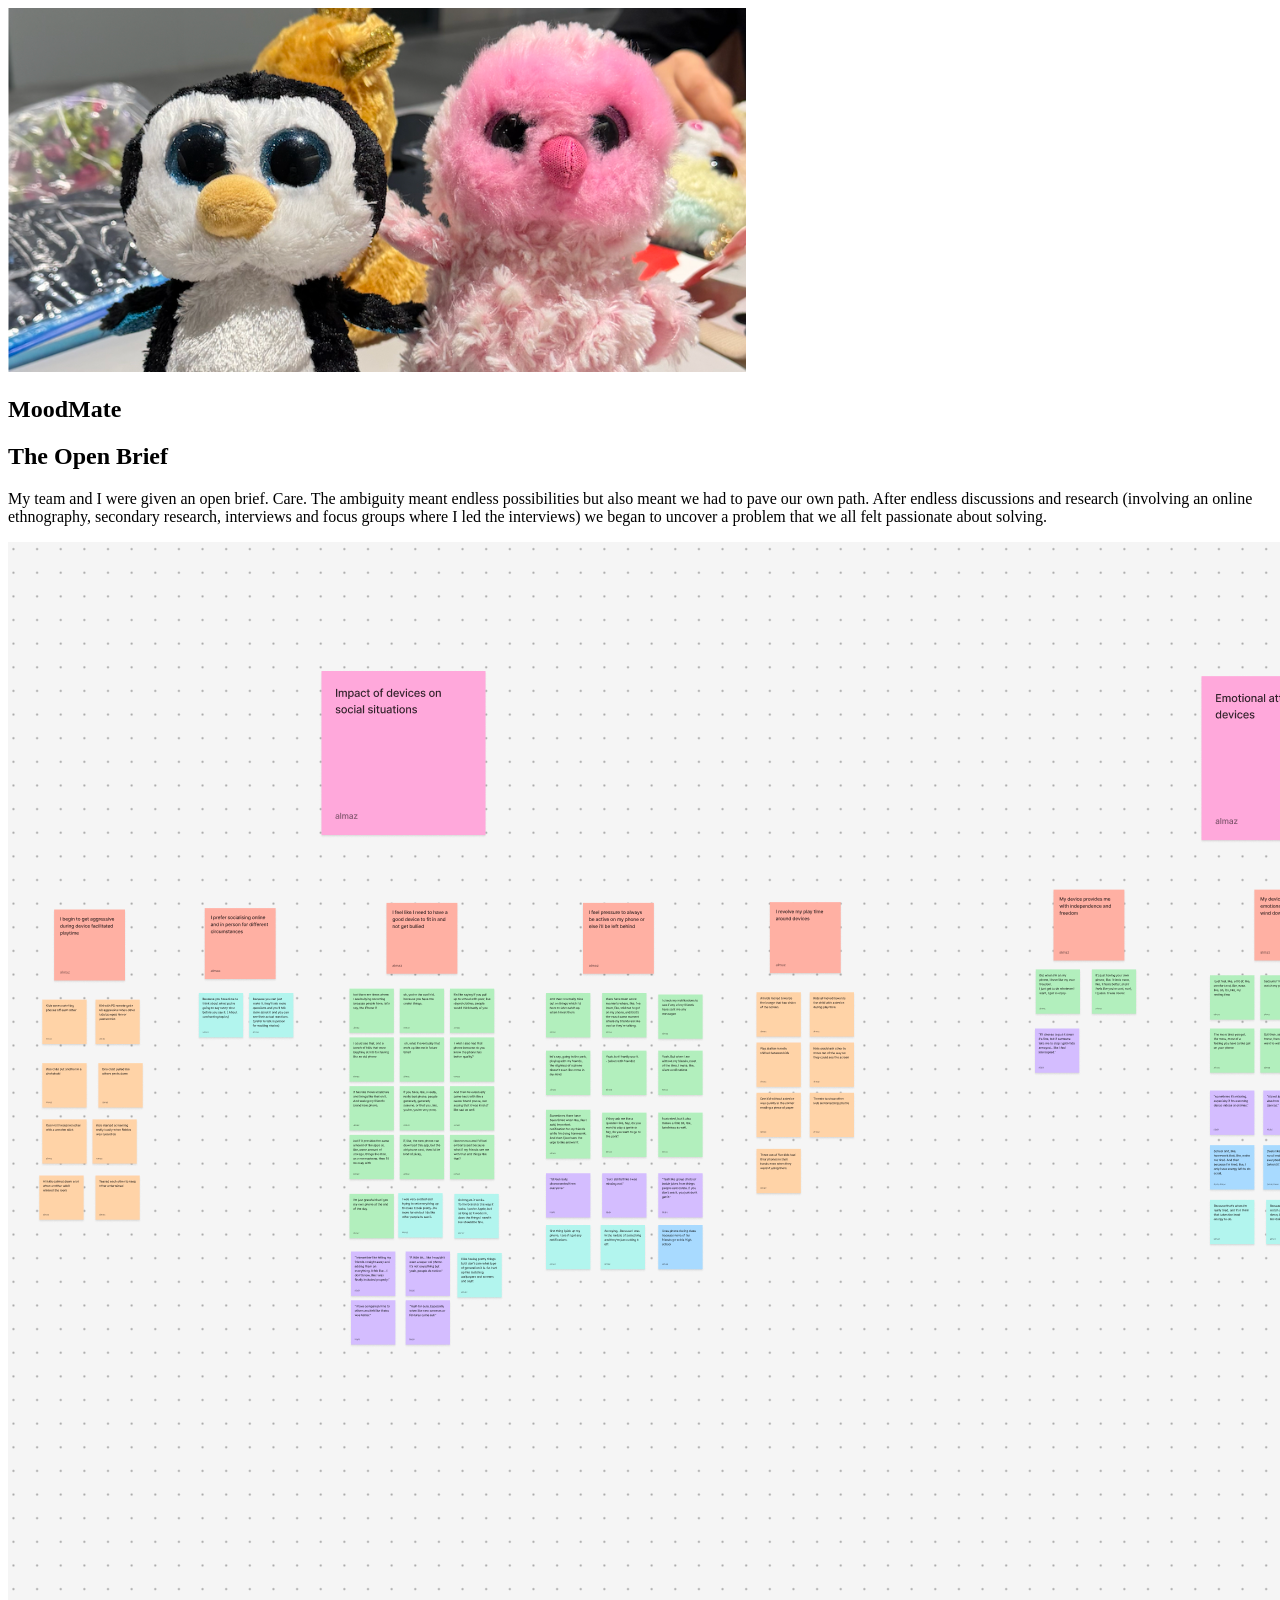
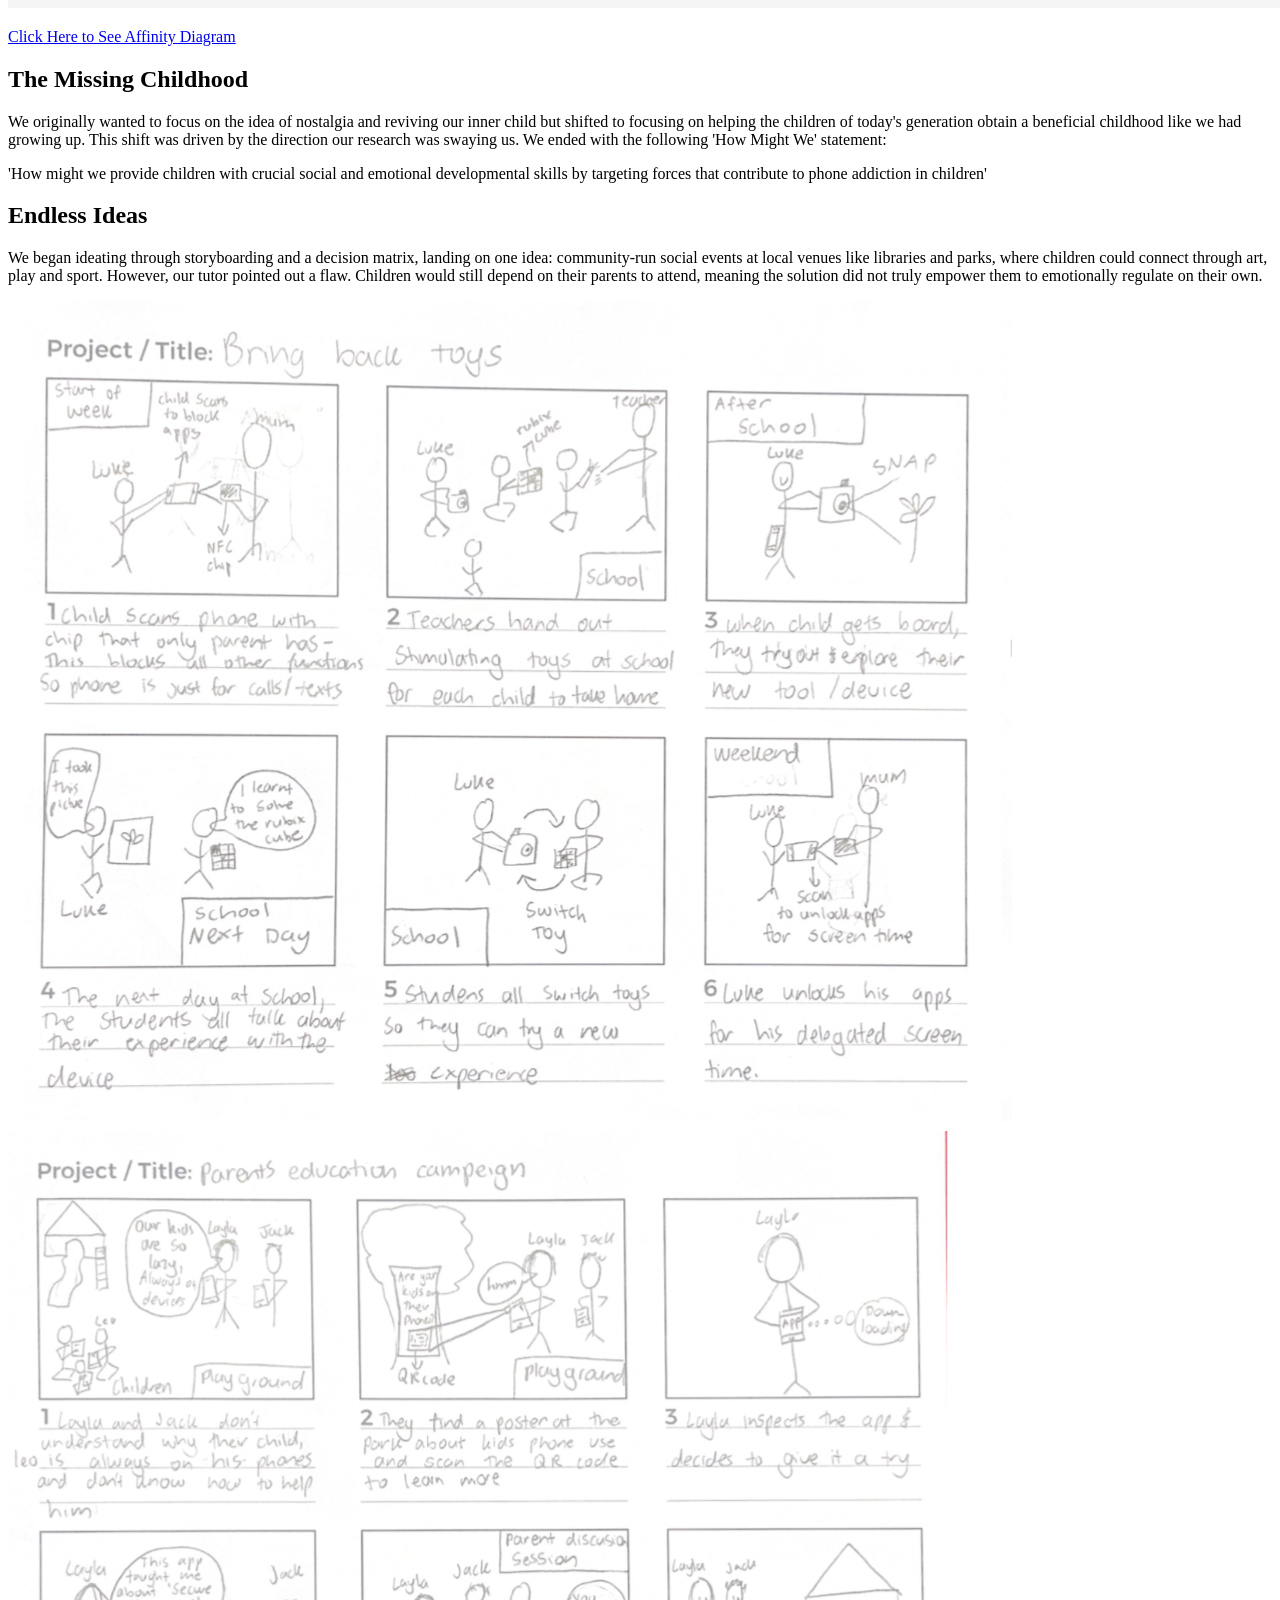
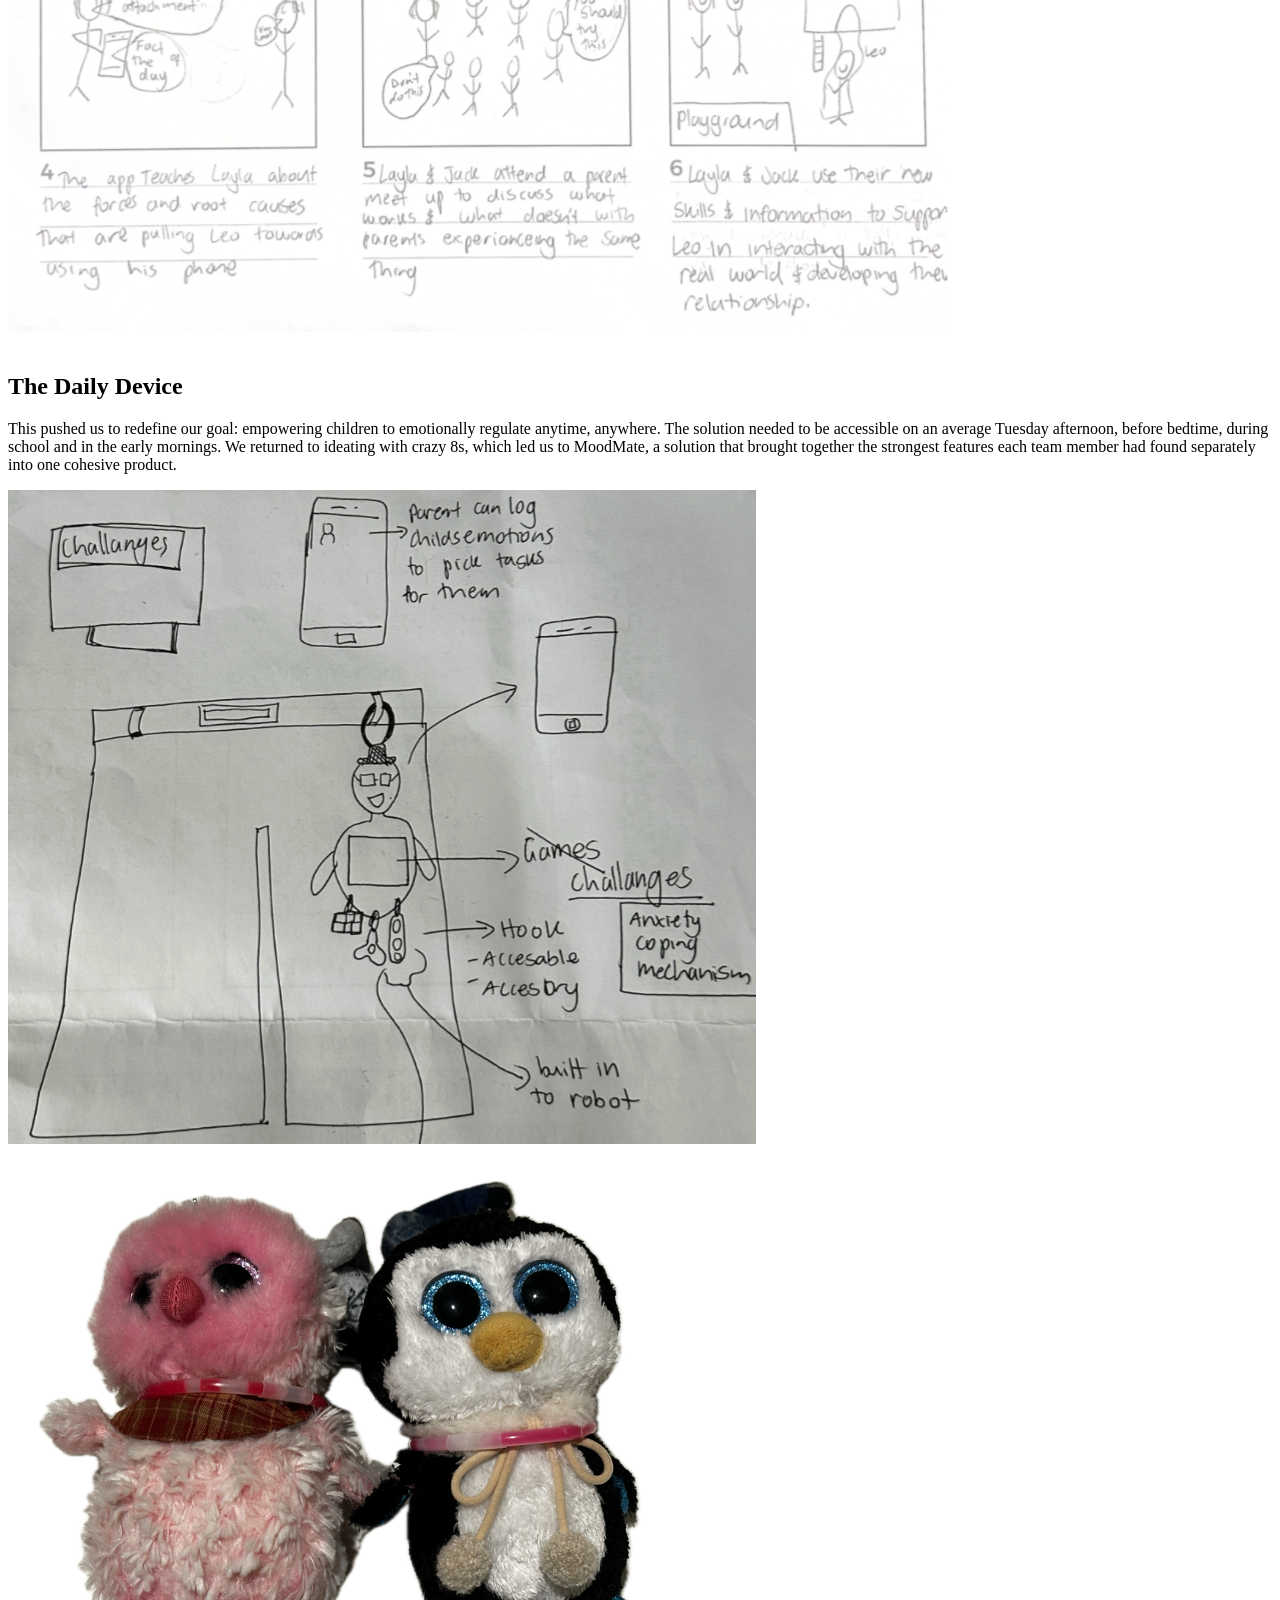
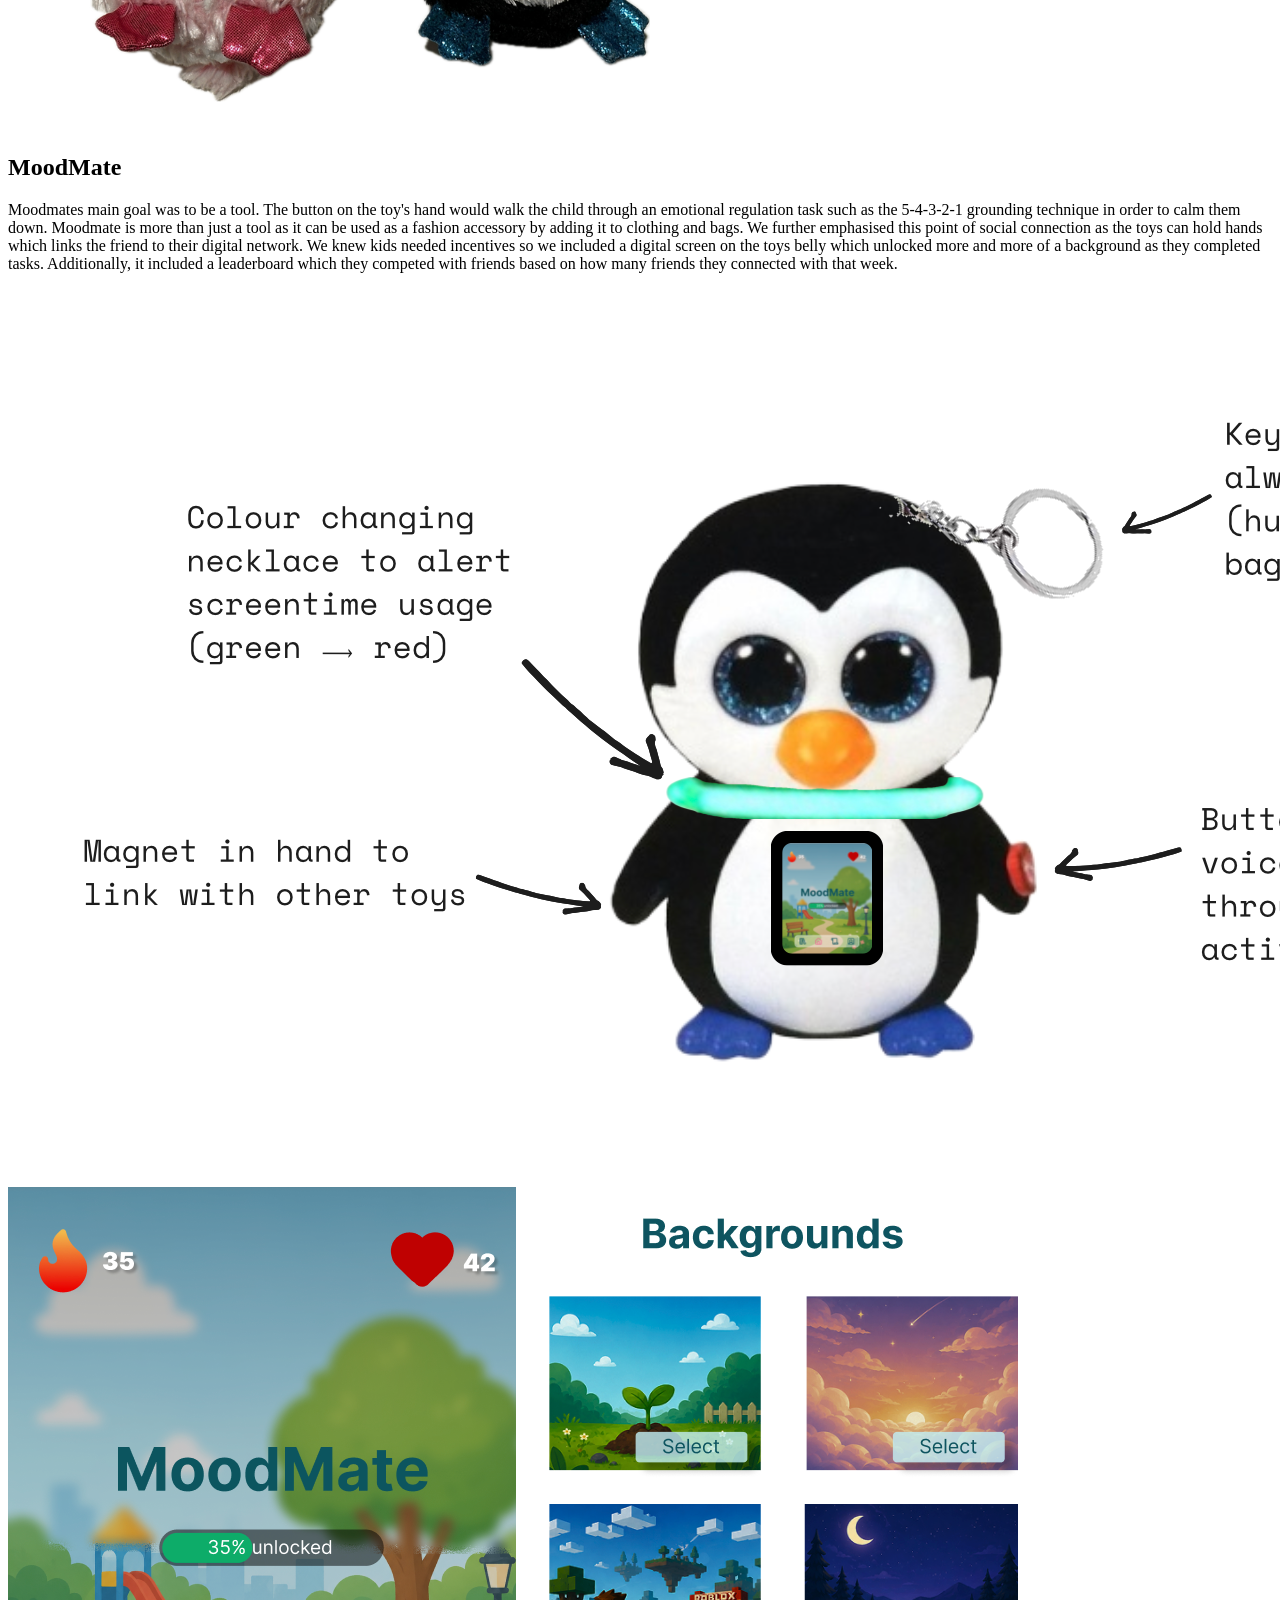
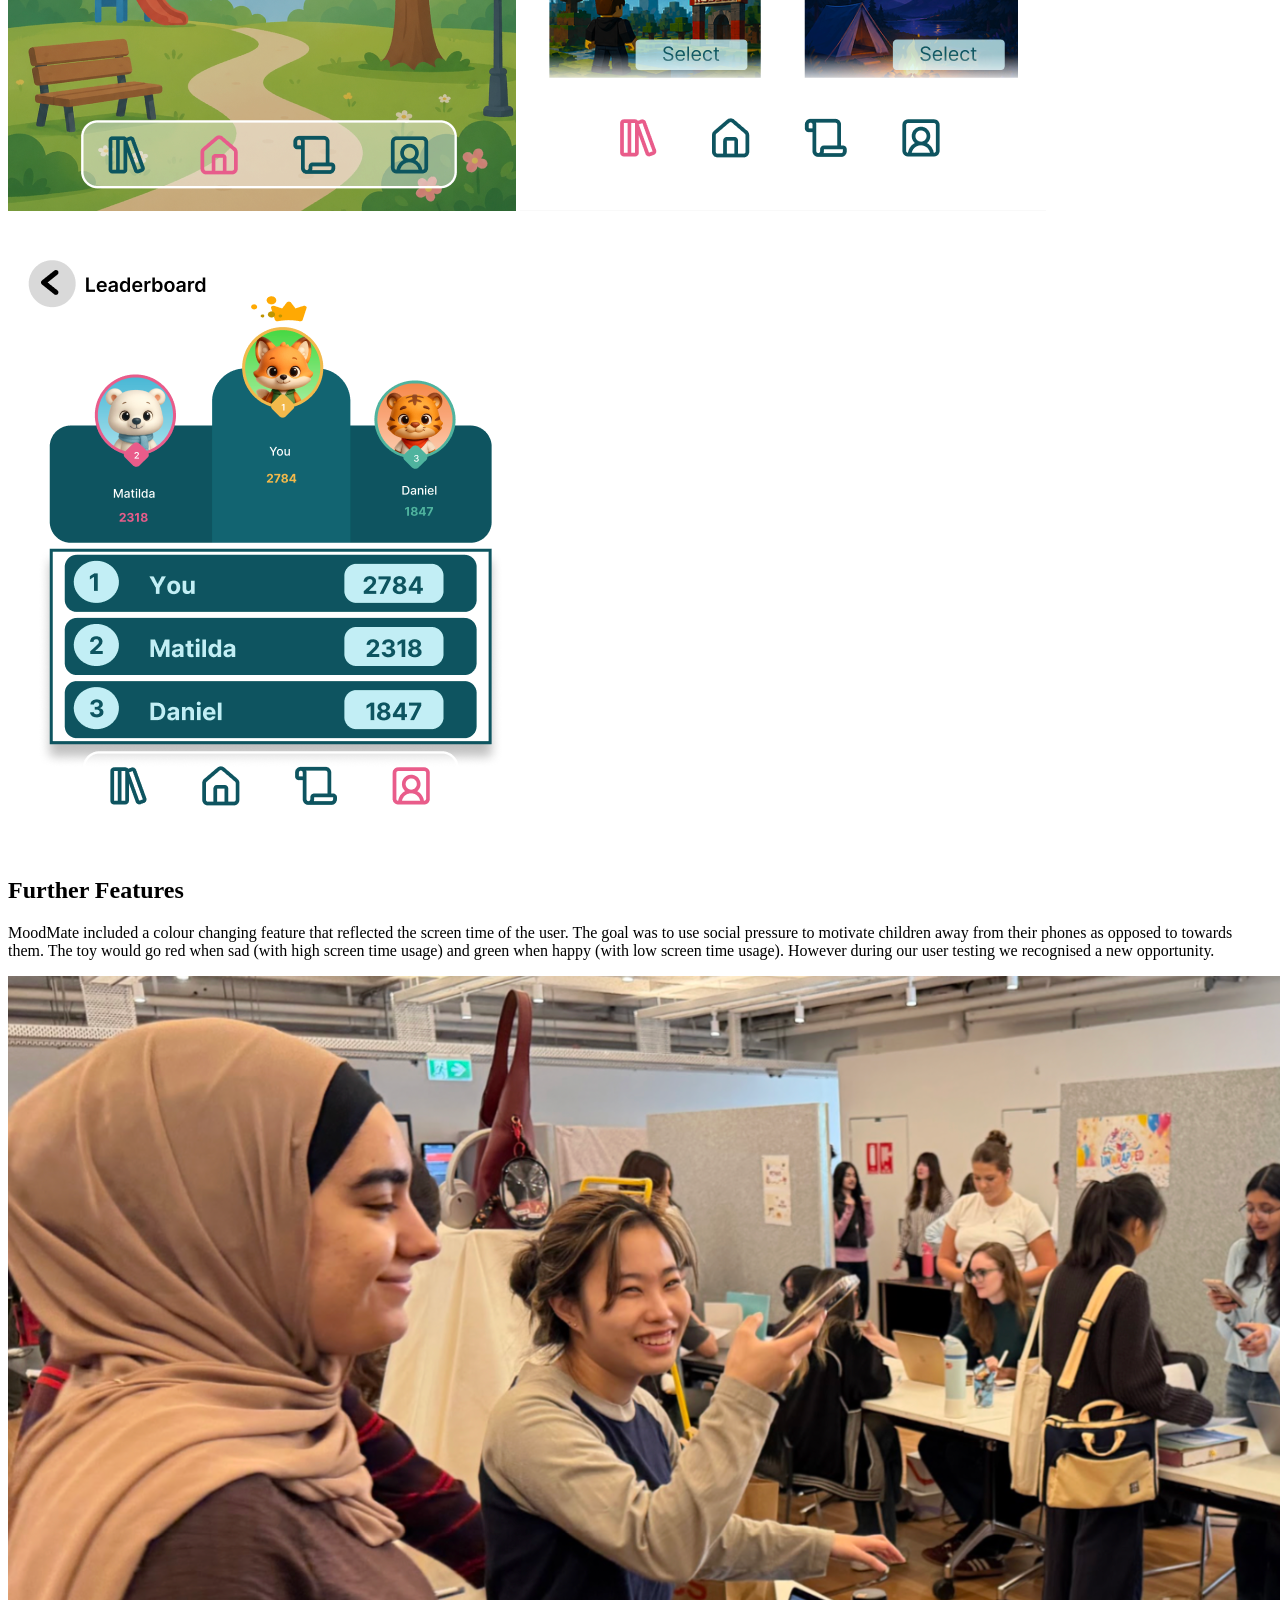
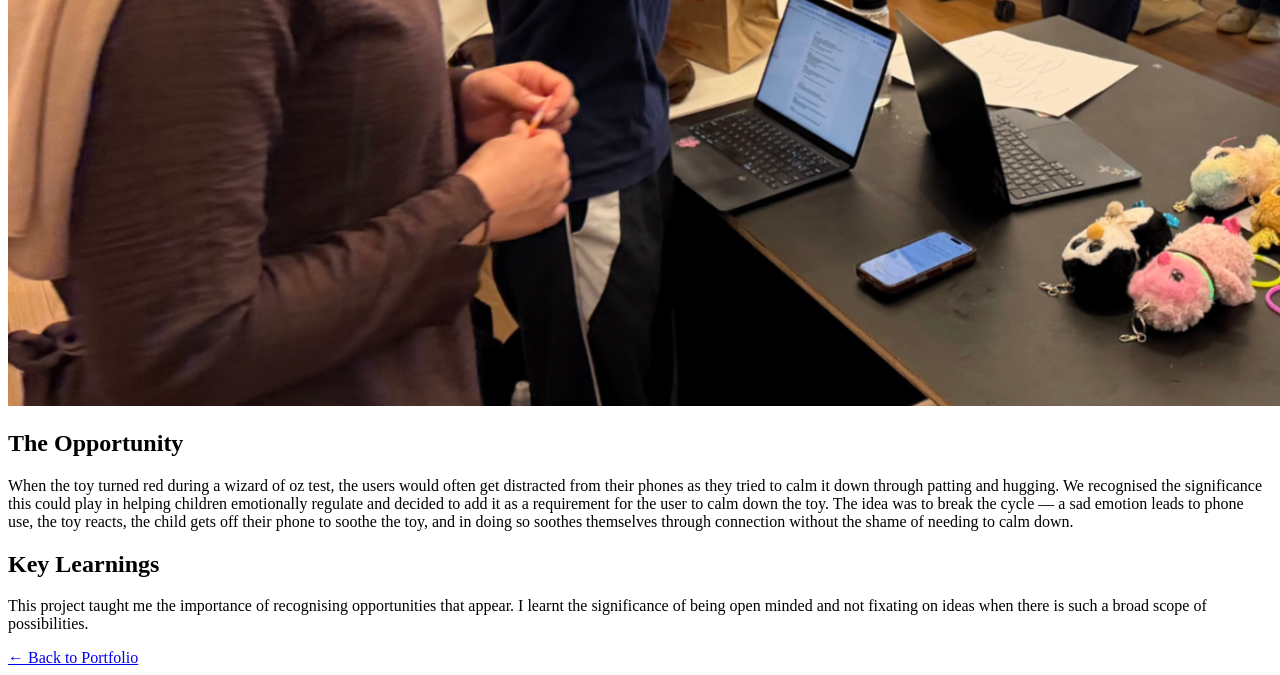
==== moodmate.html @ deaa1133 "Add files via upload" ====
<!DOCTYPE html>
<html lang="en">
<head>
  <meta charset="UTF-8">
  <meta name="viewport" content="width=device-width, initial-scale=1.0">
  <title>MoodMate — Almaz Yaghi</title>
  <link rel="preconnect" href="https://fonts.googleapis.com">
  <link rel="preconnect" href="https://fonts.gstatic.com" crossorigin>
  <link href="https://fonts.googleapis.com/css2?family=Alfa+Slab+One&family=Forum&family=Fraunces:ital,opsz,wght@0,9..144,100..900;1,9..144,100..900&family=Inter+Tight:ital,wght@0,100..900;1,100..900&family=Luckiest+Guy&family=Montserrat:ital,wght@0,100..900;1,100..900&family=Oswald:wght@200..700&family=Outfit:wght@100..900&family=Playfair+Display:ital,wght@0,400..900;1,400..900&display=swap" rel="stylesheet">
  <link rel="stylesheet" href="style.css">
</head>
<body>

  <!-- Hero -->
  <section class="cs-hero">
    <img src="HoldingHands.png" alt="MoodMate" class="cs-hero-image">
    <div class="cs-hero-overlay">
      <h1 class="cs-hero-title">MoodMate</h1>
    </div>
  </section>

  <!-- Content -->
  <main class="cs-content">

    <section class="cs-section">
      <h2 class="cs-heading">The Open Brief</h2>
      <p class="cs-body">My team and I were given an open brief. Care. The ambiguity meant endless possibilities but also meant we had to pave our own path. After endless discussions and research (involving an online ethnography, secondary research, interviews and focus groups where I led the interviews) we began to uncover a problem that we all felt passionate about solving.</p>
      <img src="Affinity.png" alt="description" class="cs-image-large">
    <p class="cs-body"><a href="https://www.figma.com/board/mkzYzyCab6ncB4bfQWggtC/DECO2014?node-id=0-1&t=vypUfu4xyUSjbcsb-1" target="_blank">Click Here to See Affinity Diagram</a></p>
    </section>

    <section class="cs-section">
      <h2 class="cs-heading">The Missing Childhood</h2>
      <p class="cs-body">We originally wanted to focus on the idea of nostalgia and reviving our inner child but shifted to focusing on helping the children of today's generation obtain a beneficial childhood like we had growing up. This shift was driven by the direction our research was swaying us. We ended with the following 'How Might We' statement:</p>
      <p class="cs-hmw">'How might we provide children with crucial social and emotional developmental skills by targeting forces that contribute to phone addiction in children'</p>
    </section>

    <section class="cs-section">
      <h2 class="cs-heading">Endless Ideas</h2>
      <p class="cs-body">We began ideating through storyboarding and a decision matrix, landing on one idea: community-run social events at local venues like libraries and parks, where children could connect through art, play and sport. However, our tutor pointed out a flaw. Children would still depend on their parents to attend, meaning the solution did not truly empower them to emotionally regulate on their own.</p>
      <div class="cs-image-row">
      <img src="Storyboard1.png" alt="description" class="cs-image-small">
      <img src="Storyboard2.png" alt="description" class="cs-image-small">
      </div>
    </section>

    <section class="cs-section">
      <h2 class="cs-heading">The Daily Device</h2>
      <p class="cs-body">This pushed us to redefine our goal: empowering children to emotionally regulate anytime, anywhere. The solution needed to be accessible on an average Tuesday afternoon, before bedtime, during school and in the early mornings. We returned to ideating with crazy 8s, which led us to MoodMate, a solution that brought together the strongest features each team member had found separately into one cohesive product.</p>
      <div class="cs-image-row">
        <img src="Moodmate1.png" alt="description" class="cs-image-small">
        <img src="Moodmateprototype.png" alt="description" class="cs-image-small">
        </div>
    </section>

    <section class="cs-section">
      <h2 class="cs-heading">MoodMate</h2>
      <p class="cs-body">Moodmates main goal was to be a tool. The button on the toy's hand would walk the child through an emotional regulation task such as the 5-4-3-2-1 grounding technique in order to calm them down. Moodmate is more than just a tool as it can be used as a fashion accessory by adding it to clothing and bags. We further emphasised this point of social connection as the toys can hold hands which links the friend to their digital network. We knew kids needed incentives so we included a digital screen on the toys belly which unlocked more and more of a background as they completed tasks. Additionally, it included a leaderboard which they competed with friends based on how many friends they connected with that week.</p>
      <img src="Finalprototype.png" alt="description" class="cs-image-large">
      <div class="cs-image-row">
        <img src="Screen1.png" alt="description" class="cs-image-small">
        <img src="Screen2.png" alt="description" class="cs-image-small">
        <img src="Screen3.png" alt="description" class="cs-image-small">
        </div>



    </section>

    <section class="cs-section">
      <h2 class="cs-heading">Further Features</h2>
      <p class="cs-body">MoodMate included a colour changing feature that reflected the screen time of the user. The goal was to use social pressure to motivate children away from their phones as opposed to towards them. The toy would go red when sad (with high screen time usage) and green when happy (with low screen time usage). However during our user testing we recognised a new opportunity.</p>
      <img src="Testing.png" alt="description" class="cs-image-large">
    </section>

    <section class="cs-section">
      <h2 class="cs-heading">The Opportunity</h2>
      <p class="cs-body">When the toy turned red during a wizard of oz test, the users would often get distracted from their phones as they tried to calm it down through patting and hugging. We recognised the significance this could play in helping children emotionally regulate and decided to add it as a requirement for the user to calm down the toy. The idea was to break the cycle — a sad emotion leads to phone use, the toy reacts, the child gets off their phone to soothe the toy, and in doing so soothes themselves through connection without the shame of needing to calm down.</p>
    </section>

    <section class="cs-section">
      <h2 class="cs-heading">Key Learnings</h2>
      <p class="cs-body">This project taught me the importance of recognising opportunities that appear. I learnt the significance of being open minded and not fixating on ideas when there is such a broad scope of possibilities.</p>
    </section>

  </main>

  <!-- Back link -->
  <a href="index.html" class="cs-back">← Back to Portfolio</a>

</body>
</html>
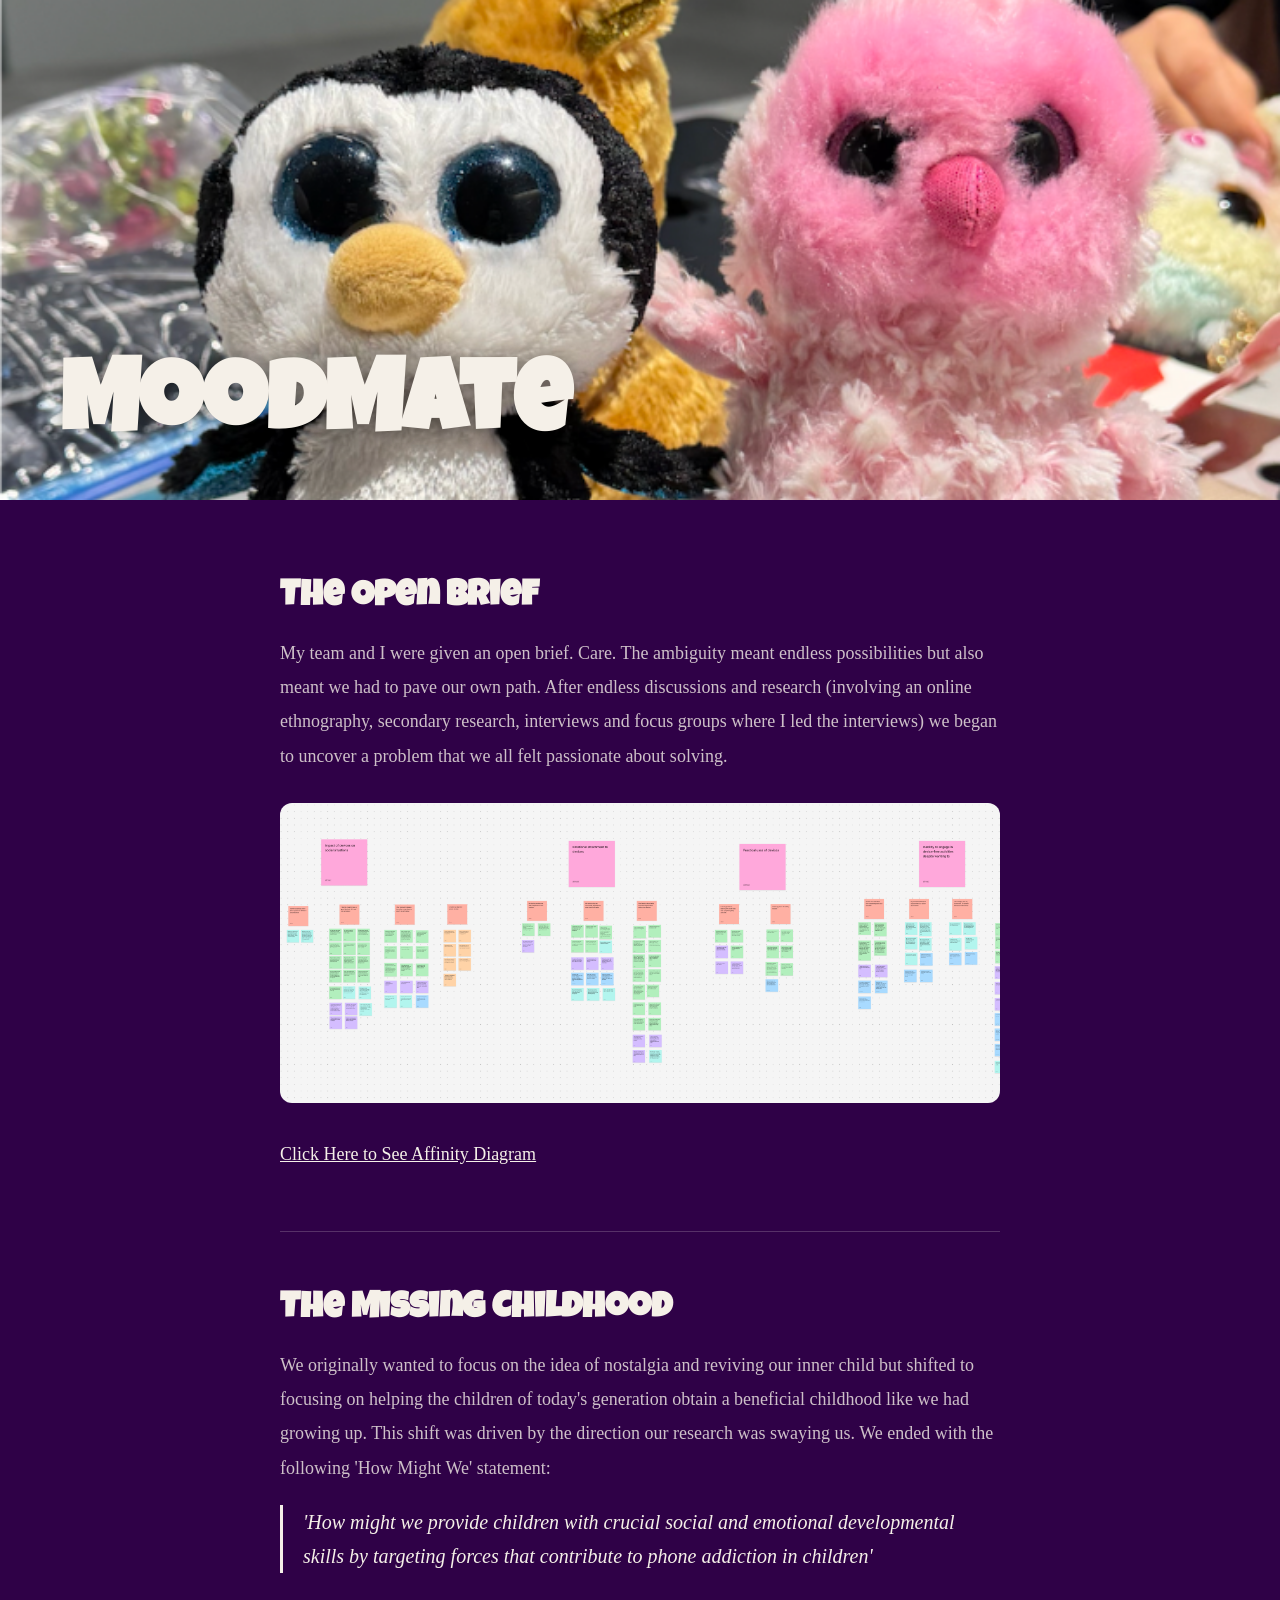
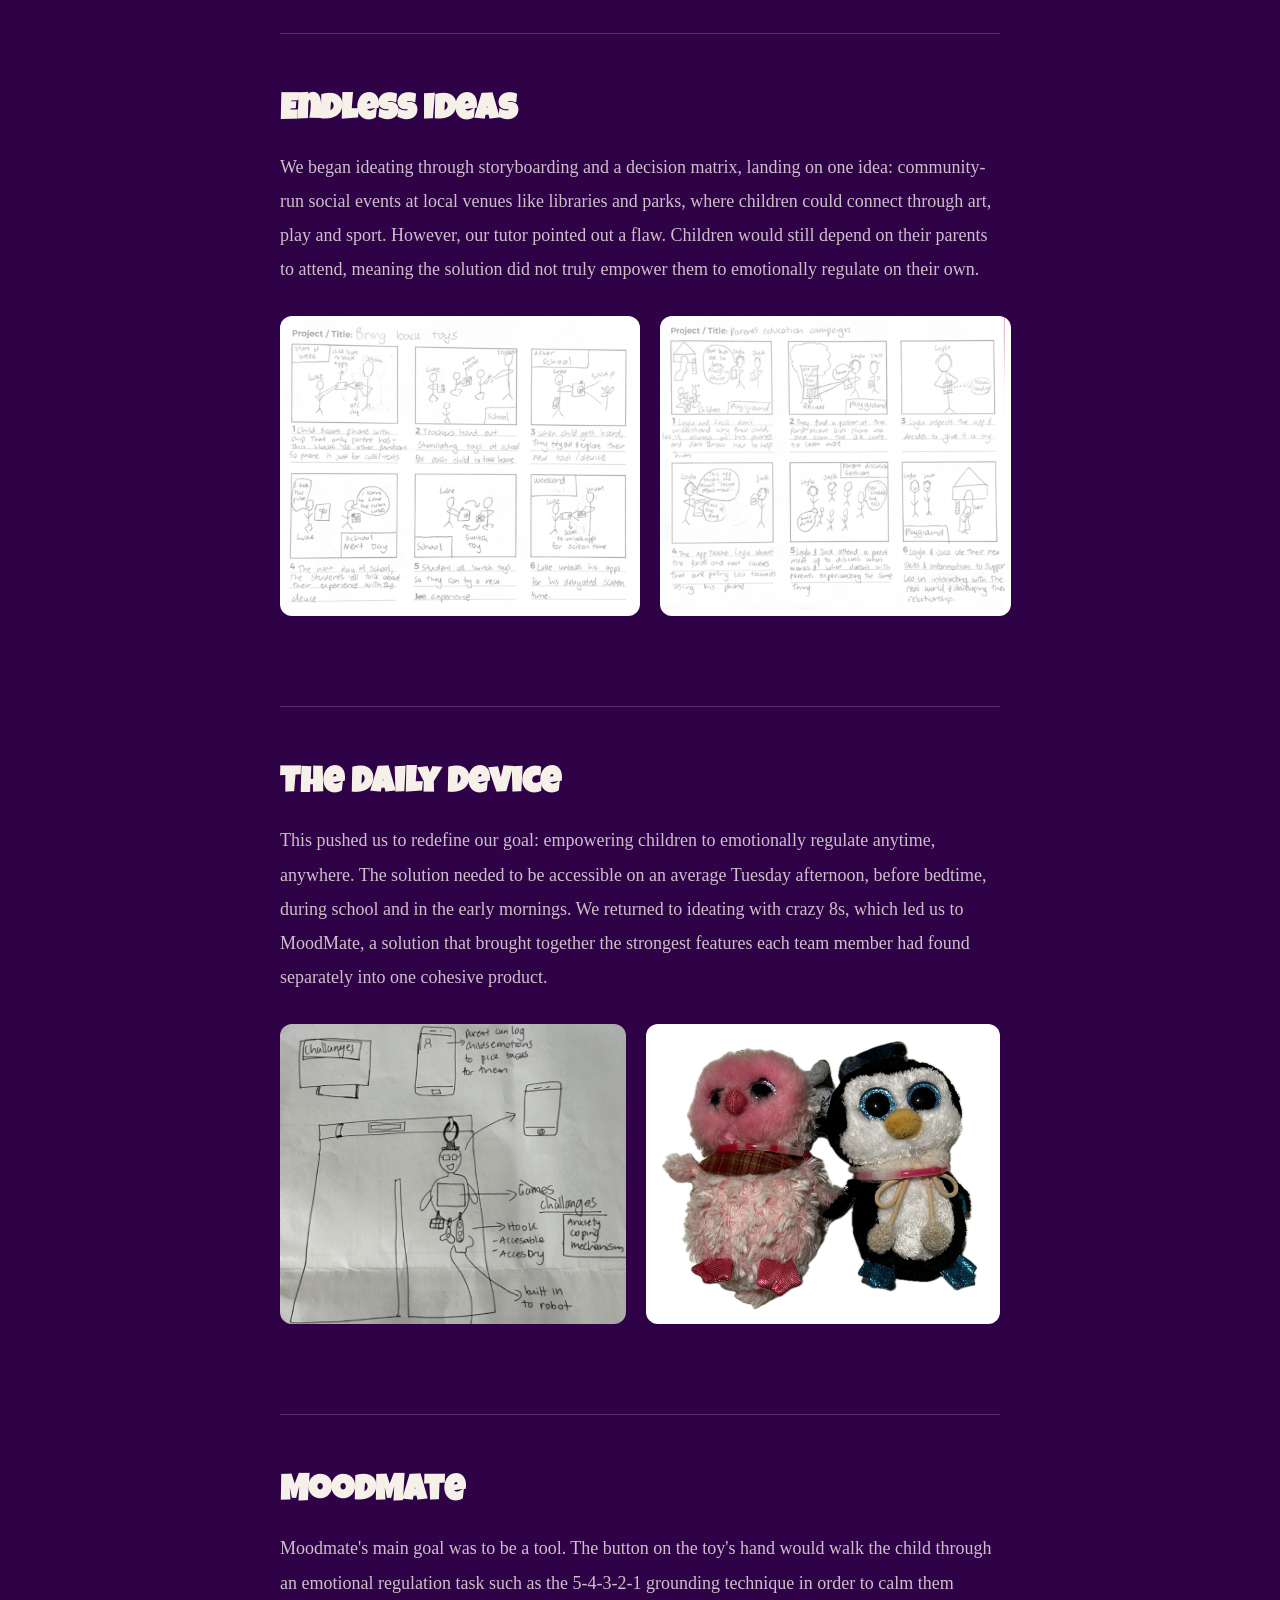
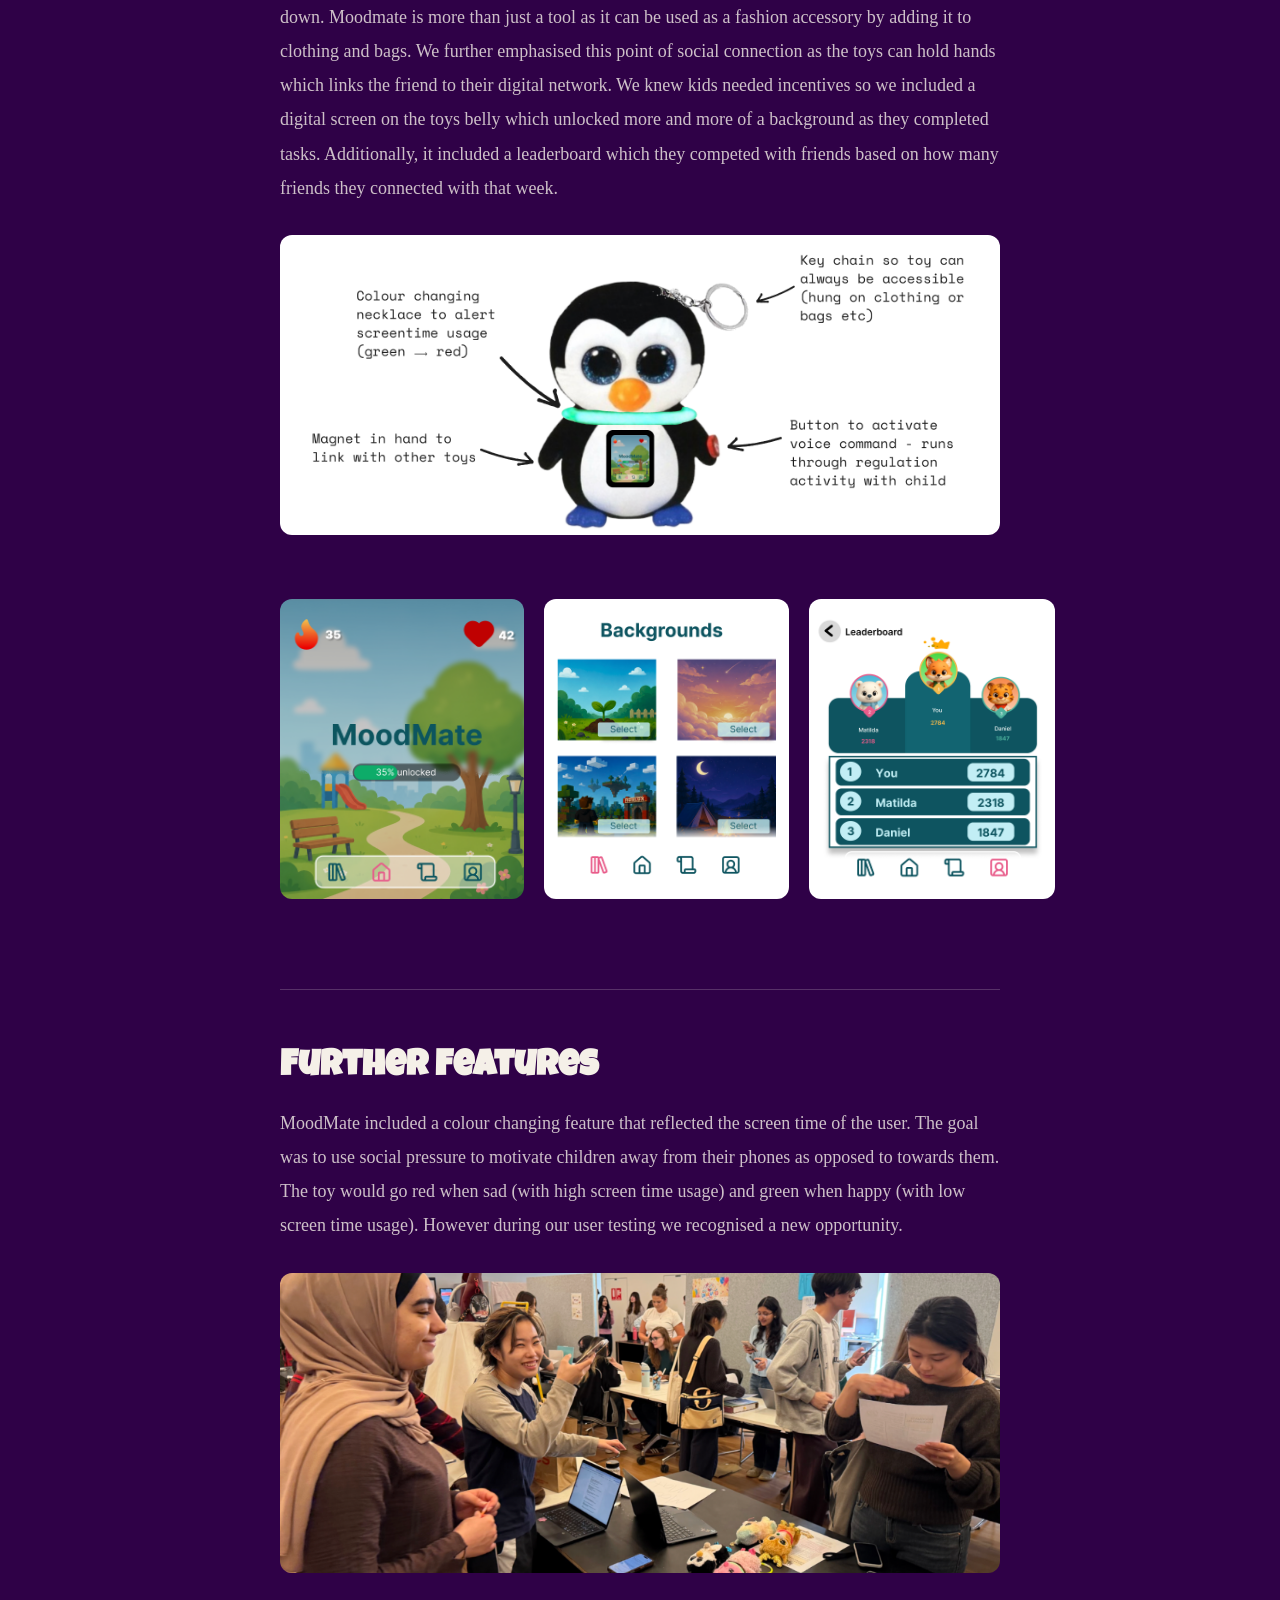
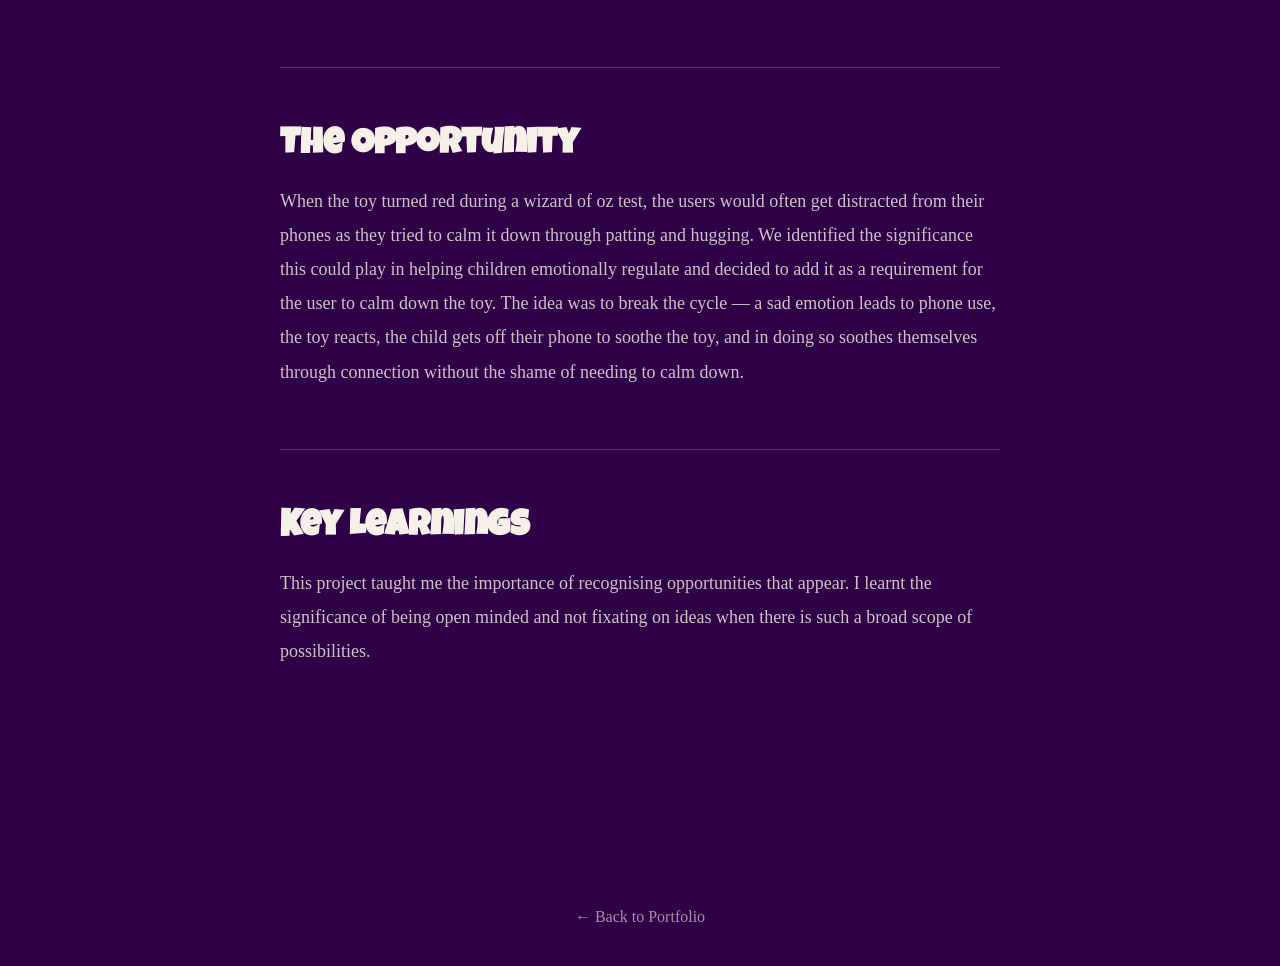
==== commit 92f8ced4: "Update moodmate.html" ====
--- a/moodmate.html
+++ b/moodmate.html
@@ -55,7 +55,7 @@
 
     <section class="cs-section">
       <h2 class="cs-heading">MoodMate</h2>
-      <p class="cs-body">Moodmates main goal was to be a tool. The button on the toy's hand would walk the child through an emotional regulation task such as the 5-4-3-2-1 grounding technique in order to calm them down. Moodmate is more than just a tool as it can be used as a fashion accessory by adding it to clothing and bags. We further emphasised this point of social connection as the toys can hold hands which links the friend to their digital network. We knew kids needed incentives so we included a digital screen on the toys belly which unlocked more and more of a background as they completed tasks. Additionally, it included a leaderboard which they competed with friends based on how many friends they connected with that week.</p>
+      <p class="cs-body">Moodmate's main goal was to be a tool. The button on the toy's hand would walk the child through an emotional regulation task such as the 5-4-3-2-1 grounding technique in order to calm them down. Moodmate is more than just a tool as it can be used as a fashion accessory by adding it to clothing and bags. We further emphasised this point of social connection as the toys can hold hands which links the friend to their digital network. We knew kids needed incentives so we included a digital screen on the toys belly which unlocked more and more of a background as they completed tasks. Additionally, it included a leaderboard which they competed with friends based on how many friends they connected with that week.</p>
       <img src="Finalprototype.png" alt="description" class="cs-image-large">
       <div class="cs-image-row">
         <img src="Screen1.png" alt="description" class="cs-image-small">
@@ -75,7 +75,7 @@
 
     <section class="cs-section">
       <h2 class="cs-heading">The Opportunity</h2>
-      <p class="cs-body">When the toy turned red during a wizard of oz test, the users would often get distracted from their phones as they tried to calm it down through patting and hugging. We recognised the significance this could play in helping children emotionally regulate and decided to add it as a requirement for the user to calm down the toy. The idea was to break the cycle — a sad emotion leads to phone use, the toy reacts, the child gets off their phone to soothe the toy, and in doing so soothes themselves through connection without the shame of needing to calm down.</p>
+      <p class="cs-body">When the toy turned red during a wizard of oz test, the users would often get distracted from their phones as they tried to calm it down through patting and hugging. We identified the significance this could play in helping children emotionally regulate and decided to add it as a requirement for the user to calm down the toy. The idea was to break the cycle — a sad emotion leads to phone use, the toy reacts, the child gets off their phone to soothe the toy, and in doing so soothes themselves through connection without the shame of needing to calm down.</p>
     </section>
 
     <section class="cs-section">
@@ -89,4 +89,4 @@
   <a href="index.html" class="cs-back">← Back to Portfolio</a>
 
 </body>
-</html>+</html>
--- a/style.css
+++ b/style.css
@@ -0,0 +1,377 @@
+* {
+    margin: 0;
+    padding: 0;
+    box-sizing: border-box;
+  }
+  
+  body {
+    background-color: #2F0147;
+    font-family: 'Forum', serif;
+    display: flex;
+    justify-content: center;
+    align-items: center;
+    min-height: 100vh;
+    flex-direction: column;
+  }
+  
+  .hero {
+    padding: 40px;
+    width: 100%;
+    display: block;
+  }
+  
+  .hero-card {
+    position: relative;
+    background-color: #F5F0E8;
+    border-radius: 24px;
+    width: 100%;
+    height: 520px;
+    overflow: hidden;
+    max-width: 1300px;
+    margin: 0 auto;
+  }
+  
+  .hero-text {
+    position: absolute;
+    top: 5%;
+    left: 50%;
+    transform: translateX(-50%);
+    text-align: center;
+    z-index: 1;
+    user-select: none;
+  }
+  
+  .hero-name {
+    font-family: 'Luckiest Guy', cursive;
+    font-size: clamp(80px, 17vw, 180px);
+    font-weight: 900;
+    color: #2F0147;
+    white-space: nowrap;
+    letter-spacing: -4px;
+  }
+  
+  .hero-title {
+    font-family: 'Forum', serif;
+    font-size: 40px;
+    text-align: right;
+    color: #2F0147;
+    letter-spacing: 2px;
+    margin-top: -50px;
+    font-weight: 700;
+  }
+  
+  .hero-image {
+    position: absolute;
+    bottom: -40px;
+    left: 50%;
+    transform: translateX(-50%);
+    height: 100%;
+    object-fit: cover;
+    z-index: 2;
+  }
+  
+  .hero-quote {
+    position: absolute;
+    bottom: 20%;
+    left: 110px;
+    font-family: 'Forum', serif;
+    font-size: 25px;
+    color: #2F0147;
+    max-width: 300px;
+    line-height: 1.5;
+    z-index: 3;
+  }
+  
+  .contact-btn {
+    position: absolute;
+    bottom: 60px;
+    right: 90px;
+    background-color: #2F0147;
+    color: #F5F0E8;
+    padding: 12px 24px;
+    border-radius: 50px;
+    text-decoration: none;
+    font-family: 'Forum', serif;
+    font-size: 14px;
+    font-weight: 600;
+    z-index: 3;
+  }
+  
+  .contact-btn:hover {
+    background-color: #4a0270;
+  }
+  
+  .about {
+    padding: 80px 40px;
+    display: flex;
+    flex-direction: column;
+    align-items: center;
+    text-align: center;
+  }
+  
+  .about-title {
+    font-family: 'Luckiest Guy', cursive;
+    font-size: 48px;
+    color: #F5F0E8;
+    margin-bottom: 20px;
+    margin-top: -70px;
+  }
+  
+  .about-text {
+    font-family: 'Forum', serif;
+    font-size: 18px;
+    color: #F5F0E8;
+    max-width: 1000px;
+    line-height: 1.8;
+  }
+  
+  .work-grid {
+    display: grid;
+    grid-template-columns: 1fr;
+    gap: 0px;
+    width: 100%;
+    max-width: 1100px;
+    padding: 40px;
+    border-top: 1px solid rgba(245, 240, 232, 0.3);
+  }
+  
+  .card {
+    display: flex;
+    padding: 40px 20px;
+    gap: 40px;
+    border-bottom: 1px solid rgba(245, 240, 232, 0.3);
+    background: none;
+    border-radius: 0;
+    align-items: center;
+  }
+  
+  .card-large {
+    grid-column: span 2;
+  }
+  
+  .card-small {
+    grid-column: span 1;
+    flex-direction: column;
+    border-bottom: none;
+    border-right: 1px solid rgba(245, 240, 232, 0.3);
+  }
+  
+  .card-small:last-of-type {
+    border-right: none;
+  }
+  
+  .card-reverse {
+    flex-direction: row-reverse;
+  }
+  
+  .card-image {
+    border-radius: 12px;
+    width: 280px;
+    min-width: 280px;
+    height: 200px;
+    overflow: hidden;
+    flex-shrink: 0;
+    background-color: rgba(245, 240, 232, 0.1);
+  }
+  
+  .card-image img {
+    width: 100%;
+    height: 100%;
+    object-fit: cover;
+    border-radius: 12px;
+  }
+  
+  .card-text {
+    display: flex;
+    flex-direction: column;
+    justify-content: center;
+    gap: 12px;
+  }
+  
+  .card-heading {
+    font-family: 'Luckiest Guy', cursive;
+    font-size: 24px;
+    color: #F5F0E8;
+  }
+  
+  .card-body {
+    font-family: 'Forum', serif;
+    font-size: 15px;
+    color: rgba(245, 240, 232, 0.7);
+    line-height: 1.6;
+    max-width: 380px;
+  }
+  .card-link {
+    text-decoration: none;
+    color: inherit;
+  }
+  .card-link .card {
+    transition: transform 0.3s ease;
+  }
+  
+  .card-link:hover .card {
+    transform: scale(1.02);
+  }
+
+  .contact {
+    display: flex;
+    align-items: center;
+    justify-content: center;
+    gap: 30px;
+    padding: 60px 40px;
+    border-top: 1px solid rgba(245, 240, 232, 0.3);
+    width: 100%;
+    max-width: 1100px;
+  }
+  
+  .contact-item {
+    font-family: 'Forum', serif;
+    font-size: 16px;
+    color: #F5F0E8;
+    text-decoration: none;
+    letter-spacing: 1px;
+  }
+  
+  .contact-item:hover {
+    opacity: 0.6;
+  }
+  
+  .contact-divider {
+    width: 1px;
+    height: 16px;
+    background-color: rgba(245, 240, 232, 0.4);
+  }
+  html {
+    scroll-behavior: smooth;
+  }
+
+
+  /* CASE STUDY PAGE */
+
+.cs-hero {
+    position: relative;
+    width: 100%;
+    height: 500px;
+    overflow: hidden;
+  }
+  
+  .cs-hero-image {
+    width: 100%;
+    height: 100%;
+    object-fit: cover;
+  }
+  
+  .cs-hero-overlay {
+    position: absolute;
+    bottom: 40px;
+    left: 60px;
+    z-index: 2;
+  }
+  
+  .cs-hero-title {
+    font-family: 'Luckiest Guy', cursive;
+    font-size: 100px;
+    color: #F5F0E8;
+    text-shadow: 0 2px 20px rgba(0,0,0,0.4);
+  }
+  
+  .cs-hero-subtitle {
+    font-family: 'Forum', serif;
+    font-size: 18px;
+    color: #4a0270;
+    max-width: 500px;
+    margin-top: 10px;
+    text-shadow: 0 2px 10px rgba(0,0,0,0.4);
+  }
+  
+  .cs-content {
+    max-width: 800px;
+    margin: 0 auto;
+    padding: 80px 40px;
+  }
+  
+  .cs-section {
+    margin-bottom: 60px;
+    border-bottom: 1px solid rgba(245, 240, 232, 0.2);
+    padding-bottom: 60px;
+  }
+  
+  .cs-section:last-of-type {
+    border-bottom: none;
+  }
+  
+  .cs-heading {
+    font-family: 'Luckiest Guy', cursive;
+    font-size: 36px;
+    color: #F5F0E8;
+    margin-bottom: 20px;
+  }
+  
+  .cs-body {
+    font-family: 'Forum', serif;
+    font-size: 18px;
+    color: rgba(245, 240, 232, 0.8);
+    line-height: 1.9;
+  }
+  
+  .cs-hmw {
+    font-family: 'Forum', serif;
+    font-size: 20px;
+    color: #F5F0E8;
+    font-style: italic;
+    margin-top: 20px;
+    padding-left: 20px;
+    border-left: 3px solid #F5F0E8;
+    line-height: 1.7;
+  }
+  
+  .cs-back {
+    display: block;
+    text-align: center;
+    padding: 40px;
+    font-family: 'Forum', serif;
+    font-size: 16px;
+    color: rgba(245, 240, 232, 0.6);
+    text-decoration: none;
+  }
+  
+  .cs-back:hover {
+    color: #F5F0E8;
+  }
+
+  .cs-image-large {
+    width: 100%;
+    height: 300px;
+    object-fit: cover;
+    border-radius: 12px;
+    margin: 30px 0;
+  }
+
+
+  .cs-content a {
+    color: #F5F0E8;
+    text-decoration: underline;
+  }
+  
+  .cs-content a:hover {
+    opacity: 0.6;
+  }
+
+  .cs-image-small {
+    width: 50%;
+    height: 300px;
+    object-fit: cover;
+    border-radius: 12px;
+    margin: 30px 0;
+  }
+
+  .cs-image-row {
+    display: flex;
+    gap: 20px;
+    margin: 30px 0;
+  }
+  
+  .cs-image-row .cs-image-small {
+    width: 50%;
+    margin: 0;
+  }
